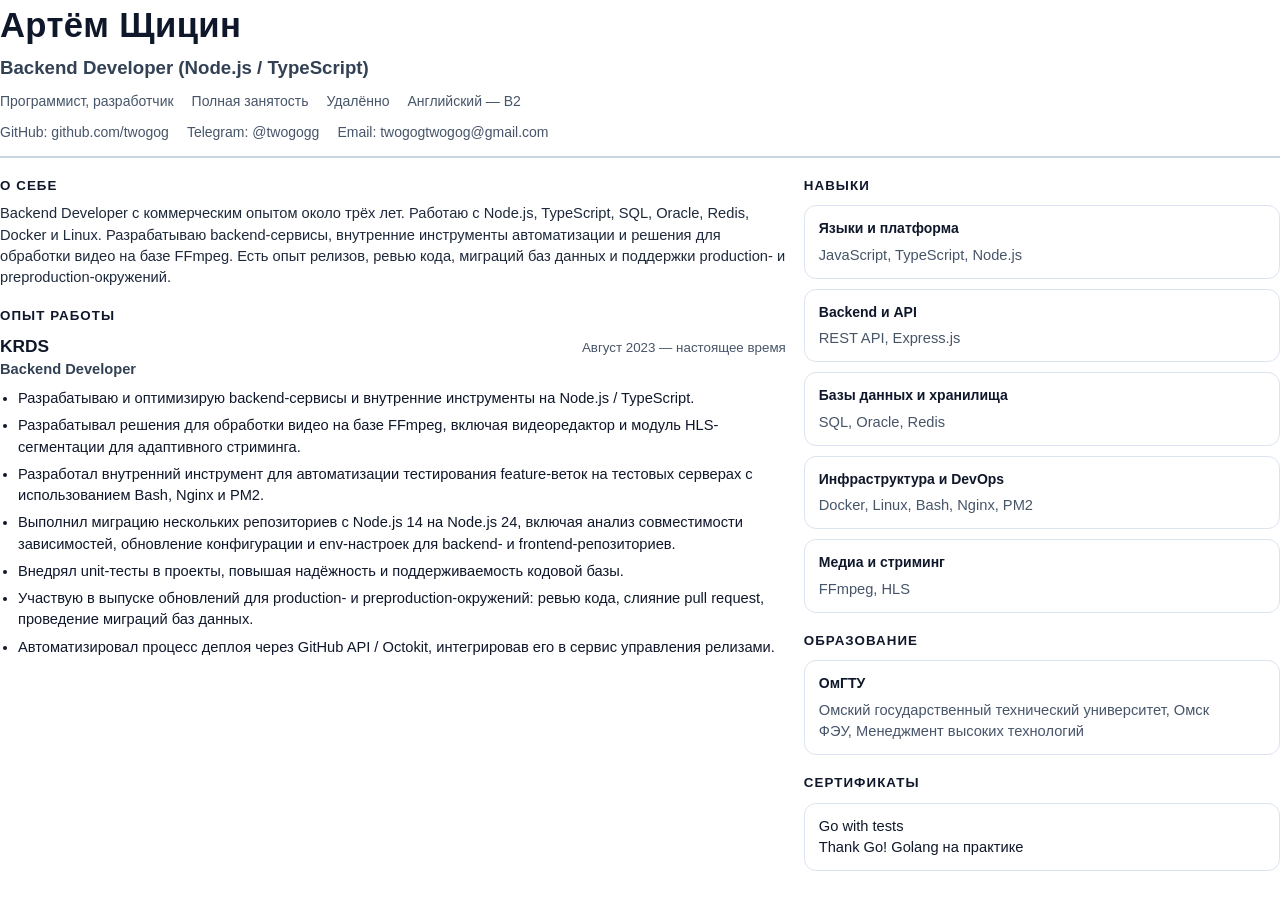
==== resume-print.html @ ff479409 "Refine resume site and add PDF version" ====
<!DOCTYPE html>
<html lang="ru">
<head>
  <meta charset="UTF-8">
  <meta name="viewport" content="width=device-width, initial-scale=1.0">
  <title>Артём Щицин — Resume</title>
  <style>
    @page {
      size: A4;
      margin: 18mm 16mm;
    }

    * {
      box-sizing: border-box;
    }

    body {
      margin: 0;
      color: #0f172a;
      font-family: "Segoe UI", Arial, sans-serif;
      line-height: 1.45;
      background: #ffffff;
      font-size: 11pt;
    }

    h1,
    h2,
    h3,
    p,
    ul {
      margin: 0;
    }

    .page {
      padding: 0;
    }

    .header {
      border-bottom: 2px solid #cbd5e1;
      padding-bottom: 14px;
      margin-bottom: 18px;
    }

    .name {
      font-size: 26pt;
      font-weight: 700;
      letter-spacing: 0.01em;
    }

    .role {
      margin-top: 4px;
      color: #334155;
      font-size: 14pt;
      font-weight: 600;
    }

    .meta,
    .contacts {
      display: flex;
      flex-wrap: wrap;
      gap: 8px 18px;
      margin-top: 10px;
      color: #475569;
      font-size: 10.5pt;
    }

    .layout {
      display: grid;
      grid-template-columns: 1.65fr 1fr;
      gap: 18px;
    }

    .section {
      margin-top: 18px;
    }

    .section:first-child {
      margin-top: 0;
    }

    .section-title {
      margin-bottom: 8px;
      color: #0f172a;
      font-size: 10pt;
      font-weight: 700;
      letter-spacing: 0.08em;
      text-transform: uppercase;
    }

    .summary {
      color: #1e293b;
    }

    .job-head {
      display: flex;
      justify-content: space-between;
      gap: 12px;
      align-items: baseline;
      margin-bottom: 8px;
    }

    .job-company {
      font-size: 13pt;
      font-weight: 700;
    }

    .job-role {
      color: #334155;
      font-weight: 600;
    }

    .job-period {
      color: #475569;
      font-size: 10pt;
      white-space: nowrap;
    }

    ul {
      padding-left: 18px;
    }

    li + li {
      margin-top: 6px;
    }

    .side-card {
      border: 1px solid #dbe4f0;
      border-radius: 12px;
      padding: 12px 14px;
      margin-top: 10px;
      break-inside: avoid;
    }

    .side-card h3 {
      margin-bottom: 6px;
      font-size: 10.5pt;
    }

    .muted {
      color: #475569;
    }
  </style>
</head>
<body>
  <main class="page">
    <header class="header">
      <h1 class="name">Артём Щицин</h1>
      <p class="role">Backend Developer (Node.js / TypeScript)</p>
      <div class="meta">
        <span>Программист, разработчик</span>
        <span>Полная занятость</span>
        <span>Удалённо</span>
        <span>Английский — B2</span>
      </div>
      <div class="contacts">
        <span>GitHub: github.com/twogog</span>
        <span>Telegram: @twogogg</span>
        <span>Email: twogogtwogog@gmail.com</span>
      </div>
    </header>

    <section class="layout">
      <div>
        <section class="section">
          <h2 class="section-title">О себе</h2>
          <p class="summary">
            Backend Developer с коммерческим опытом около трёх лет. Работаю с Node.js,
            TypeScript, SQL, Oracle, Redis, Docker и Linux. Разрабатываю backend-сервисы,
            внутренние инструменты автоматизации и решения для обработки видео на базе FFmpeg.
            Есть опыт релизов, ревью кода, миграций баз данных и поддержки production- и
            preproduction-окружений.
          </p>
        </section>

        <section class="section">
          <h2 class="section-title">Опыт работы</h2>
          <div class="job-head">
            <div>
              <p class="job-company">KRDS</p>
              <p class="job-role">Backend Developer</p>
            </div>
            <p class="job-period">Август 2023 — настоящее время</p>
          </div>
          <ul>
            <li>Разрабатываю и оптимизирую backend-сервисы и внутренние инструменты на Node.js / TypeScript.</li>
            <li>Разрабатывал решения для обработки видео на базе FFmpeg, включая видеоредактор и модуль HLS-сегментации для адаптивного стриминга.</li>
            <li>Разработал внутренний инструмент для автоматизации тестирования feature-веток на тестовых серверах с использованием Bash, Nginx и PM2.</li>
            <li>Выполнил миграцию нескольких репозиториев с Node.js 14 на Node.js 24, включая анализ совместимости зависимостей, обновление конфигурации и env-настроек для backend- и frontend-репозиториев.</li>
            <li>Внедрял unit-тесты в проекты, повышая надёжность и поддерживаемость кодовой базы.</li>
            <li>Участвую в выпуске обновлений для production- и preproduction-окружений: ревью кода, слияние pull request, проведение миграций баз данных.</li>
            <li>Автоматизировал процесс деплоя через GitHub API / Octokit, интегрировав его в сервис управления релизами.</li>
          </ul>
        </section>
      </div>

      <aside>
        <section class="section">
          <h2 class="section-title">Навыки</h2>
          <div class="side-card">
            <h3>Языки и платформа</h3>
            <p class="muted">JavaScript, TypeScript, Node.js</p>
          </div>
          <div class="side-card">
            <h3>Backend и API</h3>
            <p class="muted">REST API, Express.js</p>
          </div>
          <div class="side-card">
            <h3>Базы данных и хранилища</h3>
            <p class="muted">SQL, Oracle, Redis</p>
          </div>
          <div class="side-card">
            <h3>Инфраструктура и DevOps</h3>
            <p class="muted">Docker, Linux, Bash, Nginx, PM2</p>
          </div>
          <div class="side-card">
            <h3>Медиа и стриминг</h3>
            <p class="muted">FFmpeg, HLS</p>
          </div>
        </section>

        <section class="section">
          <h2 class="section-title">Образование</h2>
          <div class="side-card">
            <h3>ОмГТУ</h3>
            <p class="muted">Омский государственный технический университет, Омск</p>
            <p class="muted">ФЭУ, Менеджмент высоких технологий</p>
          </div>
        </section>

        <section class="section">
          <h2 class="section-title">Сертификаты</h2>
          <div class="side-card">
            <p>Go with tests</p>
            <p>Thank Go! Golang на практике</p>
          </div>
        </section>
      </aside>
    </section>
  </main>
</body>
</html>
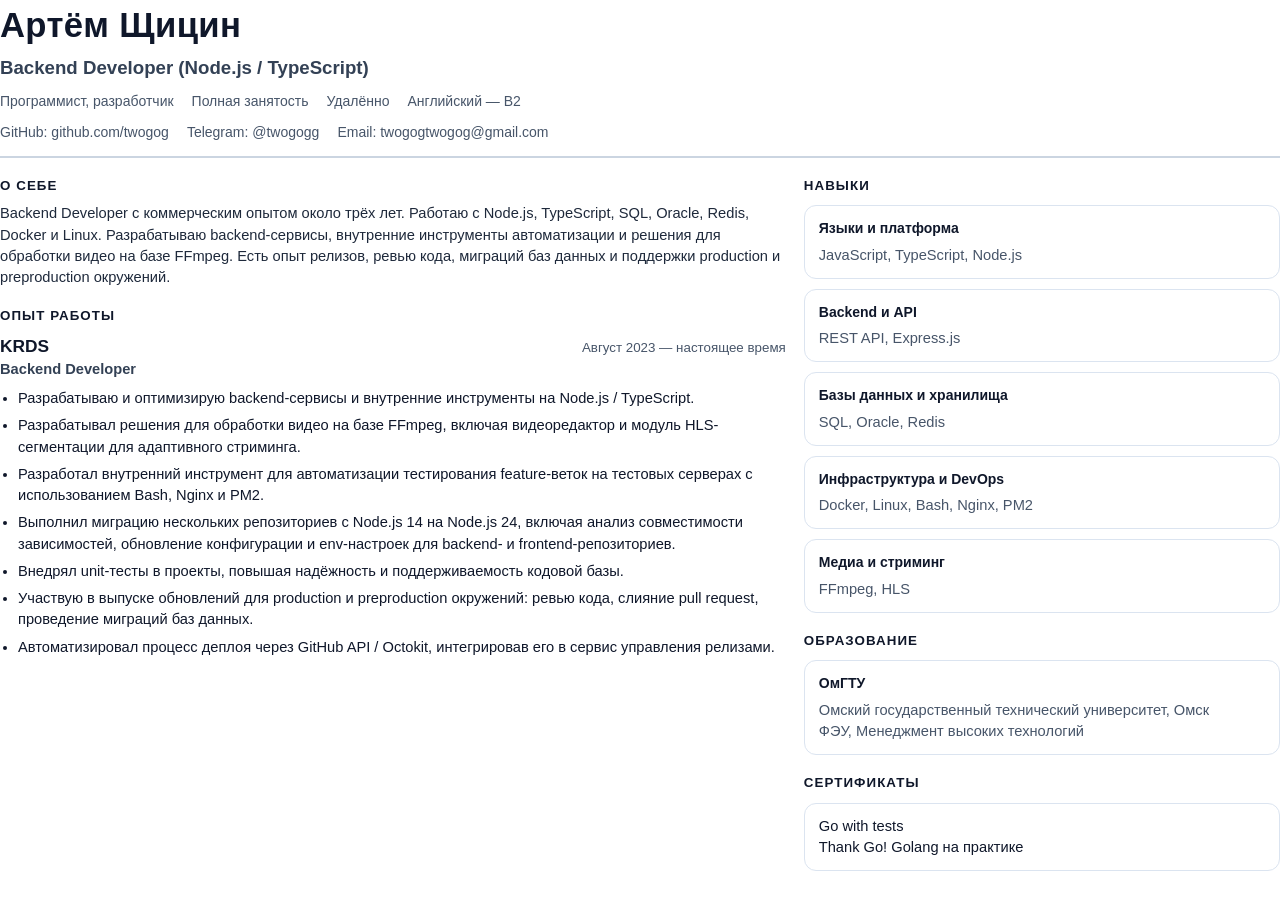
==== commit 4d7ec93e: "Adjust environment wording across resume" ====
--- a/resume-print.html
+++ b/resume-print.html
@@ -167,8 +167,7 @@
             Backend Developer с коммерческим опытом около трёх лет. Работаю с Node.js,
             TypeScript, SQL, Oracle, Redis, Docker и Linux. Разрабатываю backend-сервисы,
             внутренние инструменты автоматизации и решения для обработки видео на базе FFmpeg.
-            Есть опыт релизов, ревью кода, миграций баз данных и поддержки production- и
-            preproduction-окружений.
+            Есть опыт релизов, ревью кода, миграций баз данных и поддержки production и preproduction окружений.
           </p>
         </section>
 
@@ -187,7 +186,7 @@
             <li>Разработал внутренний инструмент для автоматизации тестирования feature-веток на тестовых серверах с использованием Bash, Nginx и PM2.</li>
             <li>Выполнил миграцию нескольких репозиториев с Node.js 14 на Node.js 24, включая анализ совместимости зависимостей, обновление конфигурации и env-настроек для backend- и frontend-репозиториев.</li>
             <li>Внедрял unit-тесты в проекты, повышая надёжность и поддерживаемость кодовой базы.</li>
-            <li>Участвую в выпуске обновлений для production- и preproduction-окружений: ревью кода, слияние pull request, проведение миграций баз данных.</li>
+            <li>Участвую в выпуске обновлений для production и preproduction окружений: ревью кода, слияние pull request, проведение миграций баз данных.</li>
             <li>Автоматизировал процесс деплоя через GitHub API / Octokit, интегрировав его в сервис управления релизами.</li>
           </ul>
         </section>
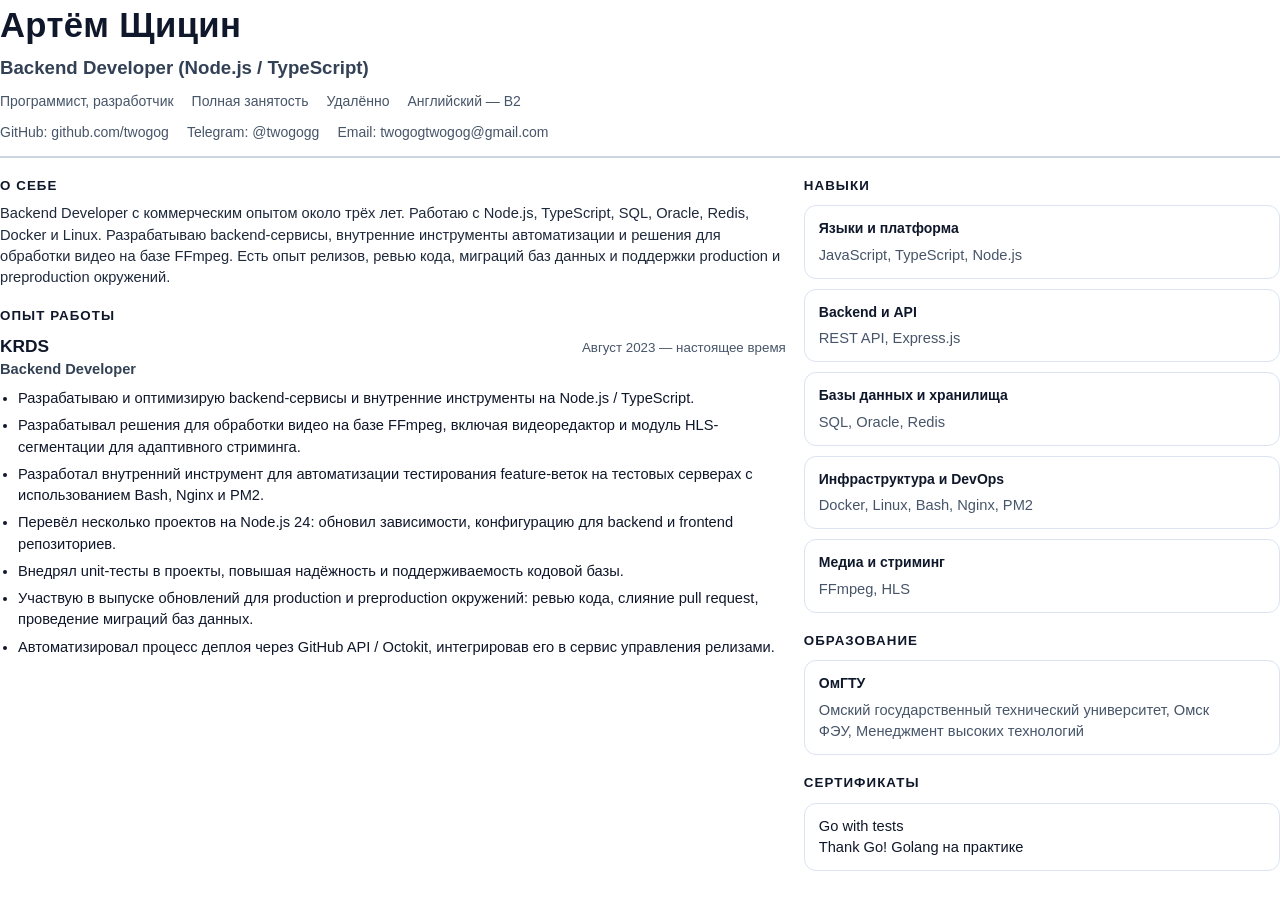
==== commit d20171a3: "Refine Node.js migration wording" ====
--- a/resume-print.html
+++ b/resume-print.html
@@ -184,7 +184,7 @@
             <li>Разрабатываю и оптимизирую backend-сервисы и внутренние инструменты на Node.js / TypeScript.</li>
             <li>Разрабатывал решения для обработки видео на базе FFmpeg, включая видеоредактор и модуль HLS-сегментации для адаптивного стриминга.</li>
             <li>Разработал внутренний инструмент для автоматизации тестирования feature-веток на тестовых серверах с использованием Bash, Nginx и PM2.</li>
-            <li>Выполнил миграцию нескольких репозиториев с Node.js 14 на Node.js 24, включая анализ совместимости зависимостей, обновление конфигурации и env-настроек для backend- и frontend-репозиториев.</li>
+            <li>Перевёл несколько проектов на Node.js 24: обновил зависимости, конфигурацию для backend и frontend репозиториев.</li>
             <li>Внедрял unit-тесты в проекты, повышая надёжность и поддерживаемость кодовой базы.</li>
             <li>Участвую в выпуске обновлений для production и preproduction окружений: ревью кода, слияние pull request, проведение миграций баз данных.</li>
             <li>Автоматизировал процесс деплоя через GitHub API / Octokit, интегрировав его в сервис управления релизами.</li>
